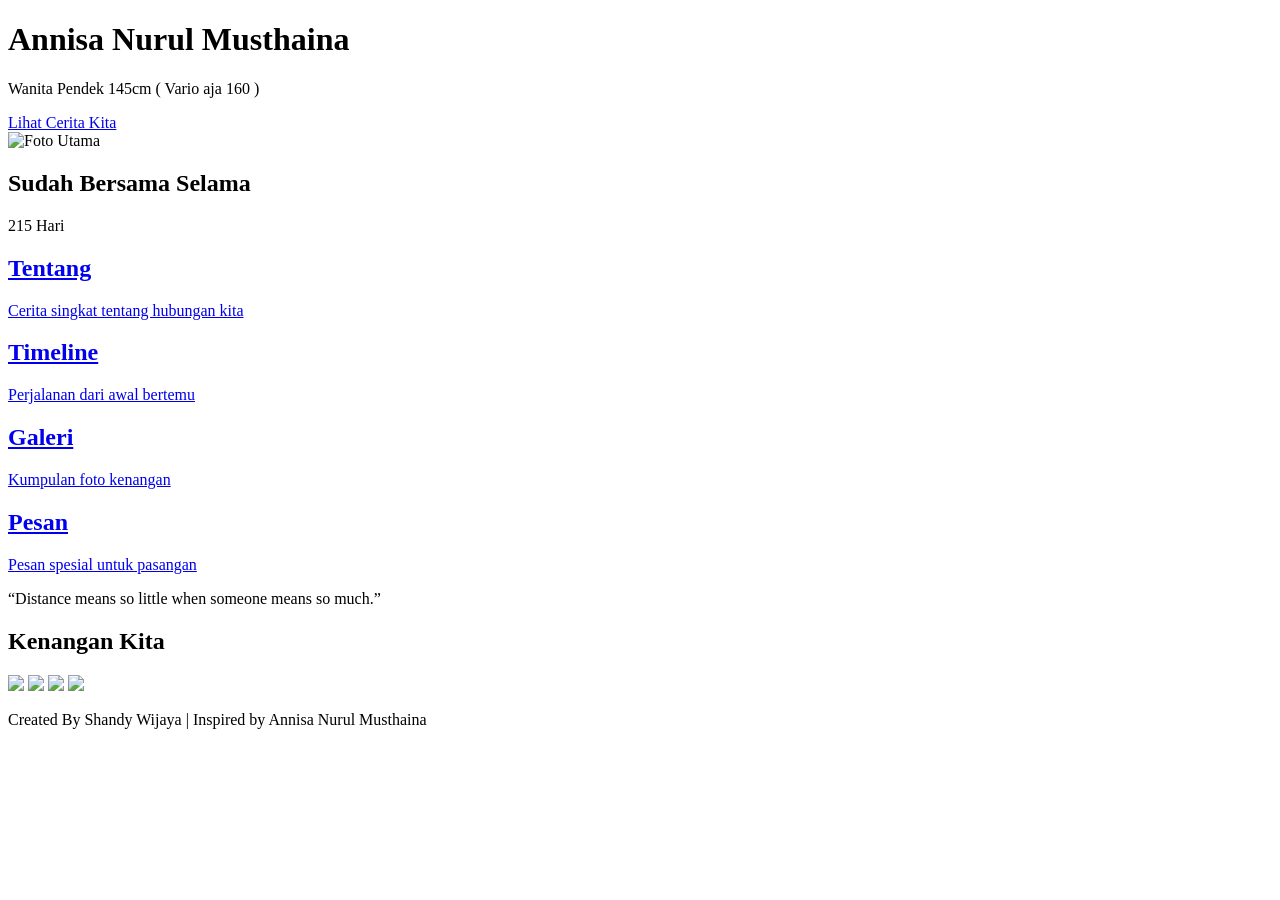
==== index.html @ 900da749 "Add files via upload" ====
<!-- ========================= -->
<!-- FILE : index.html -->
<!-- HALAMAN BERANDA -->
<!-- ========================= -->

<!DOCTYPE html>
<html lang="id">

<head>

  <meta charset="UTF-8">
  <meta name="viewport" content="width=device-width, initial-scale=1.0">

  <title>Perjalanan Hubungan</title>

  <link rel="stylesheet" href="css/global.css">
  <link rel="stylesheet" href="css/index.css">

</head>

<body>

  <!-- ========================= -->
  <!-- HEADER -->
  <!-- ========================= -->

  <header>

    <div class="header-content">

      <h1>
        Annisa Nurul Musthaina
      </h1>

      <p>
        Wanita Pendek 145cm ( Vario aja 160 )
      </p>

      <!-- BUTTON -->
      <a href="cerita.html" class="header-btn">
        Lihat Cerita Kita
      </a>

    </div>

  </header>

  <!-- ========================= -->
  <!-- FOTO UTAMA -->
  <!-- ========================= -->

  <section class="hero-photo">

    <img src="assets/img/Foto Utama.jpg" alt="Foto Utama">

  </section>

  <!-- ========================= -->
  <!-- COUNTDOWN -->
  <!-- ========================= -->

  <section class="countdown-section">

    <div class="countdown-box">

      <h2>
        Sudah Bersama Selama
      </h2>

      <p id="hari"></p>

    </div>

  </section>

  <!-- ========================= -->
  <!-- MENU -->
  <!-- ========================= -->

  <section class="menu-container">

    <a href="tentang.html" class="card">

      <h2>Tentang</h2>

      <p>
        Cerita singkat tentang hubungan kita
      </p>

    </a>

    <a href="timeline.html" class="card">

      <h2>Timeline</h2>

      <p>
        Perjalanan dari awal bertemu
      </p>

    </a>

    <a href="galeri.html" class="card">

      <h2>Galeri</h2>

      <p>
        Kumpulan foto kenangan
      </p>

    </a>

    <a href="pesan.html" class="card">

      <h2>Pesan</h2>

      <p>
        Pesan spesial untuk pasangan
      </p>

    </a>

  </section>

  <!-- ========================= -->
  <!-- QUOTES -->
  <!-- ========================= -->

  <section class="quotes-home">

    <div class="quotes-box">

      <p>
        “Distance means so little when someone means so much.”
      </p>

    </div>

  </section>

  <!-- ========================= -->
  <!-- PREVIEW GALERI -->
  <!-- ========================= -->

  <section class="preview-gallery">

    <h2>
      Kenangan Kita
    </h2>

    <div class="gallery-grid">

      <img src="assets/img/Interview.jpg">
      <img src="assets/img/Kosong.jpg">
      <img src="assets/img/Kosong.jpg">
      <img src="assets/img/Kosong.jpg">

    </div>

  </section>

  <!-- ========================= -->
  <!-- FOOTER -->
  <!-- ========================= -->

  <footer>

    <p>
      Created By Shandy Wijaya | Inspired by Annisa Nurul Musthaina
    </p>

  </footer>

  <!-- ========================= -->
  <!-- SCRIPT COUNTDOWN -->
  <!-- ========================= -->

  <script>

    // TANGGAL JADIAN
    const tanggalJadian =
      new Date("2026-05-05");

    // TANGGAL SEKARANG
    const sekarang =
      new Date();

    // SELISIH
    const selisih =
      sekarang - tanggalJadian;

    // HITUNG HARI
    const hari =
      Math.floor(
        selisih / (1000 * 60 * 60 * 24)
      );

    // TAMPILKAN
    document.getElementById("hari").innerHTML =
      hari + " Hari";

  </script>

</body>

</html>
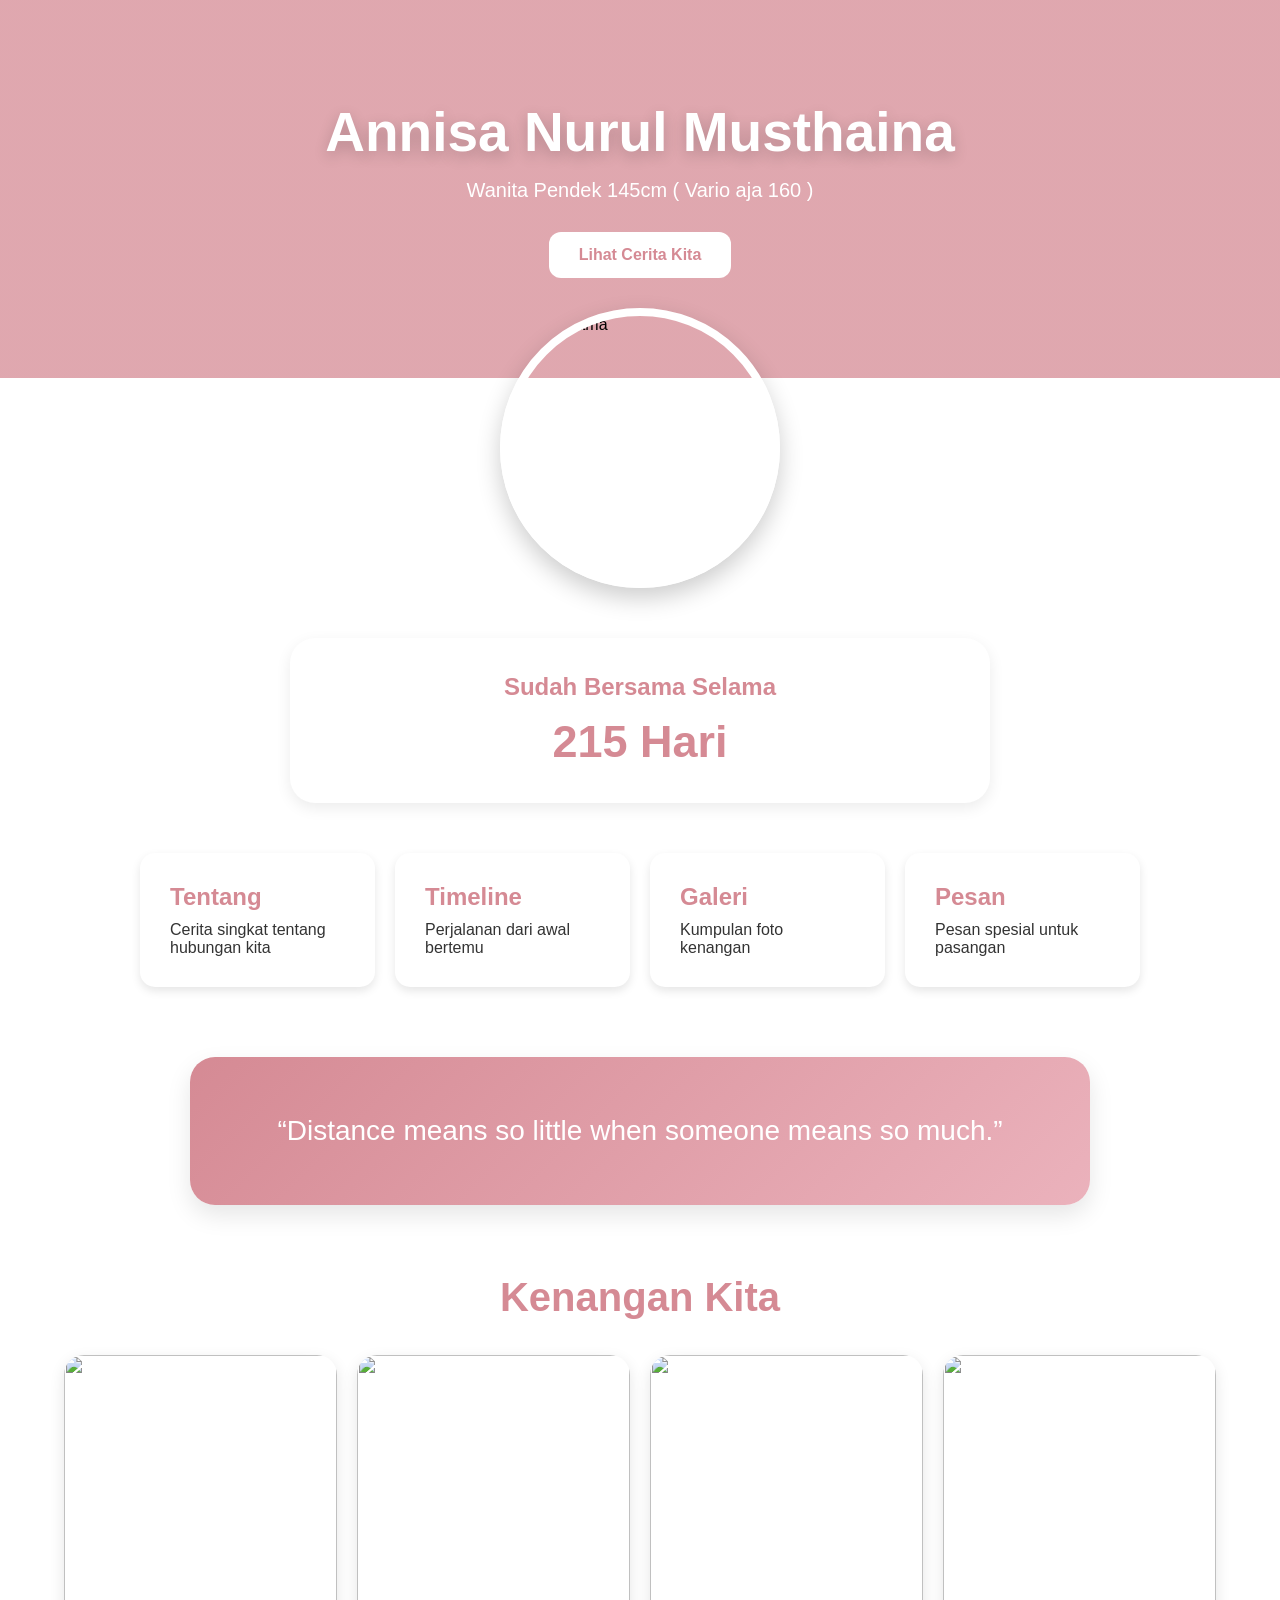
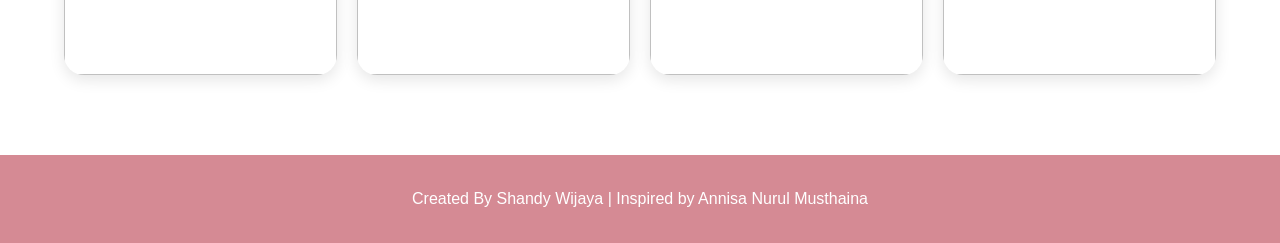
==== commit cd53513d: "Update index.html" ====
--- a/index.html
+++ b/index.html
@@ -13,8 +13,8 @@
 
   <title>Perjalanan Hubungan</title>
 
-  <link rel="stylesheet" href="css/global.css">
-  <link rel="stylesheet" href="css/index.css">
+  <link rel="stylesheet" href="global.css">
+  <link rel="stylesheet" href="index.css">
 
 </head>
 
@@ -202,4 +202,4 @@
 
 </body>
 
-</html>+</html>
--- a/global.css
+++ b/global.css
@@ -0,0 +1,77 @@
+* {
+    margin: 0;
+    padding: 0;
+    box-sizing: border-box;
+    font-family: Arial, sans-serif;
+}
+
+.page {
+    width: 90%;
+    max-width: 900px;
+    margin: 40px auto;
+
+    background: white;
+    padding: 30px;
+
+    border-radius: 15px;
+
+    box-shadow: 0 4px 10px rgba(0, 0, 0, 0.1);
+}
+
+.page h1 {
+    color: #d58a94;
+    margin-bottom: 20px;
+}
+
+.body {
+    background: #f5f5f5;
+    color: #333;
+}
+
+.back-btn {
+    display: inline-block;
+
+    margin-top: 30px;
+    padding: 12px 25px;
+
+    background: #d58a94;
+    color: white;
+
+    text-decoration: none;
+    border-radius: 10px;
+
+    transition: 0.3s;
+}
+
+.back-btn:hover {
+    background: #d58a94;
+}
+
+.next-btn {
+    padding: 14px 30px;
+
+    background: #d58a94;
+    color: white;
+
+    text-decoration: none;
+    border-radius: 12px;
+
+    transition: 0.3s;
+}
+
+.next-btn:hover {
+    background: #c47581;
+}
+
+footer {
+    margin-top: 80px;
+
+    padding: 35px;
+
+    background: #d58a94;
+
+    text-align: center;
+    color: white;
+
+    font-size: 16px;
+}
--- a/index.css
+++ b/index.css
@@ -0,0 +1,312 @@
+/* HEADER */
+header {
+    width: 100%;
+    padding: 100px 20px;
+
+    background:
+        linear-gradient(rgba(213, 138, 148, 0.75),
+            rgba(213, 138, 148, 0.75)),
+        url("assets/img/banner-home.jpg");
+
+    background-size: cover;
+    background-position: center;
+
+    color: white;
+    text-align: center;
+}
+
+
+header h1 {
+    font-size: 40px;
+    margin-bottom: 10px;
+}
+
+.header-content h1 {
+    font-size: 55px;
+    margin-bottom: 15px;
+
+    text-shadow: 0 5px 15px rgba(0, 0, 0, 0.2);
+}
+
+.header-content p {
+    font-size: 20px;
+    margin-bottom: 30px;
+}
+
+/* ========================= */
+/* BUTTON HEADER */
+/* ========================= */
+
+.header-btn {
+    display: inline-block;
+
+    padding: 14px 30px;
+
+    background: white;
+    color: #d58a94;
+
+    text-decoration: none;
+    border-radius: 12px;
+
+    font-weight: bold;
+
+    transition: 0.3s;
+}
+
+.header-btn:hover {
+    transform: translateY(-5px);
+
+    background: #fff0f3;
+}
+
+/* ========================= */
+/* FOTO UTAMA */
+/* ========================= */
+
+.hero-photo {
+    display: flex;
+    justify-content: center;
+
+    margin-top: -70px;
+    margin-bottom: 50px;
+}
+
+.hero-photo img {
+    width: 280px;
+    height: 280px;
+
+    object-fit: cover;
+
+    border-radius: 50%;
+
+    border: 8px solid white;
+
+    box-shadow: 0 10px 25px rgba(0, 0, 0, 0.2);
+
+    transition: 0.3s;
+}
+
+.hero-photo img:hover {
+    transform: scale(1.03);
+}
+
+/* ========================= */
+/* COUNTDOWN */
+/* ========================= */
+
+.countdown-section {
+    width: 90%;
+    max-width: 700px;
+
+    margin: 0 auto 50px;
+}
+
+.countdown-box {
+    background: white;
+
+    padding: 35px;
+
+    border-radius: 25px;
+
+    text-align: center;
+
+    box-shadow: 0 5px 15px rgba(0, 0, 0, 0.08);
+}
+
+.countdown-box h2 {
+    color: #d58a94;
+    margin-bottom: 15px;
+}
+
+.countdown-box p {
+    font-size: 45px;
+    font-weight: bold;
+
+    color: #d58a94;
+}
+
+/* ========================= */
+/* MENU CARD MODERN */
+/* ========================= */
+
+.card {
+    position: relative;
+    overflow: hidden;
+}
+
+.card::before {
+    content: "";
+
+    position: absolute;
+
+    top: 0;
+    left: -100%;
+
+    width: 100%;
+    height: 100%;
+
+    background:
+        linear-gradient(120deg,
+            transparent,
+            rgba(255, 255, 255, 0.5),
+            transparent);
+
+    transition: 0.5s;
+}
+
+.card:hover::before {
+    left: 100%;
+}
+
+.card:hover {
+    transform: translateY(-8px);
+}
+
+/* ========================= */
+/* QUOTES HOME */
+/* ========================= */
+
+.quotes-home {
+    width: 90%;
+    max-width: 900px;
+
+    margin: 70px auto;
+}
+
+.quotes-box {
+    background:
+        linear-gradient(135deg,
+            #d58a94,
+            #ebb2bc);
+
+    padding: 50px;
+
+    border-radius: 25px;
+
+    text-align: center;
+
+    color: white;
+
+    font-size: 28px;
+    line-height: 1.7;
+
+    box-shadow: 0 10px 25px rgba(0, 0, 0, 0.1);
+}
+
+/* ========================= */
+/* PREVIEW GALLERY */
+/* ========================= */
+
+.preview-gallery {
+    width: 90%;
+    max-width: 1200px;
+
+    margin: auto;
+    margin-bottom: 80px;
+}
+
+.preview-gallery h2 {
+    text-align: center;
+
+    margin-bottom: 35px;
+
+    font-size: 40px;
+    color: #d58a94;
+}
+
+.gallery-grid {
+    display: grid;
+
+    grid-template-columns:
+        repeat(auto-fit, minmax(250px, 1fr));
+
+    gap: 20px;
+}
+
+.gallery-grid img {
+    width: 100%;
+    height: 320px;
+
+    object-fit: cover;
+
+    border-radius: 20px;
+
+    transition: 0.3s;
+
+    box-shadow: 0 5px 15px rgba(0, 0, 0, 0.1);
+}
+
+.gallery-grid img:hover {
+    transform: scale(1.03);
+}
+
+/* ========================= */
+/* RESPONSIVE HOME */
+/* ========================= */
+
+@media(max-width:768px) {
+
+    .header-content h1 {
+        font-size: 35px;
+    }
+
+    .header-content p {
+        font-size: 16px;
+    }
+
+    .hero-photo img {
+        width: 220px;
+        height: 220px;
+    }
+
+    .countdown-box p {
+        font-size: 35px;
+    }
+
+    .quotes-box {
+        font-size: 20px;
+        padding: 30px;
+    }
+
+    .preview-gallery h2 {
+        font-size: 30px;
+    }
+
+}
+
+.menu-container {
+    width: 90%;
+    max-width: 1000px;
+    margin: 50px auto;
+
+    display: grid;
+    grid-template-columns: repeat(auto-fit, minmax(220px, 1fr));
+    gap: 20px;
+}
+
+.card {
+    background: white;
+    padding: 30px;
+    border-radius: 15px;
+    text-decoration: none;
+    color: #333;
+
+    box-shadow: 0 4px 10px rgba(0, 0, 0, 0.1);
+
+    transition: 0.3s;
+}
+
+.card:hover {
+    transform: translateY(-5px);
+    background: #ffedf2;
+}
+
+.card h2 {
+    color: #d58a94;
+    margin-bottom: 10px;
+}
+
+header h1 {
+    font-size: 30px;
+}
+
